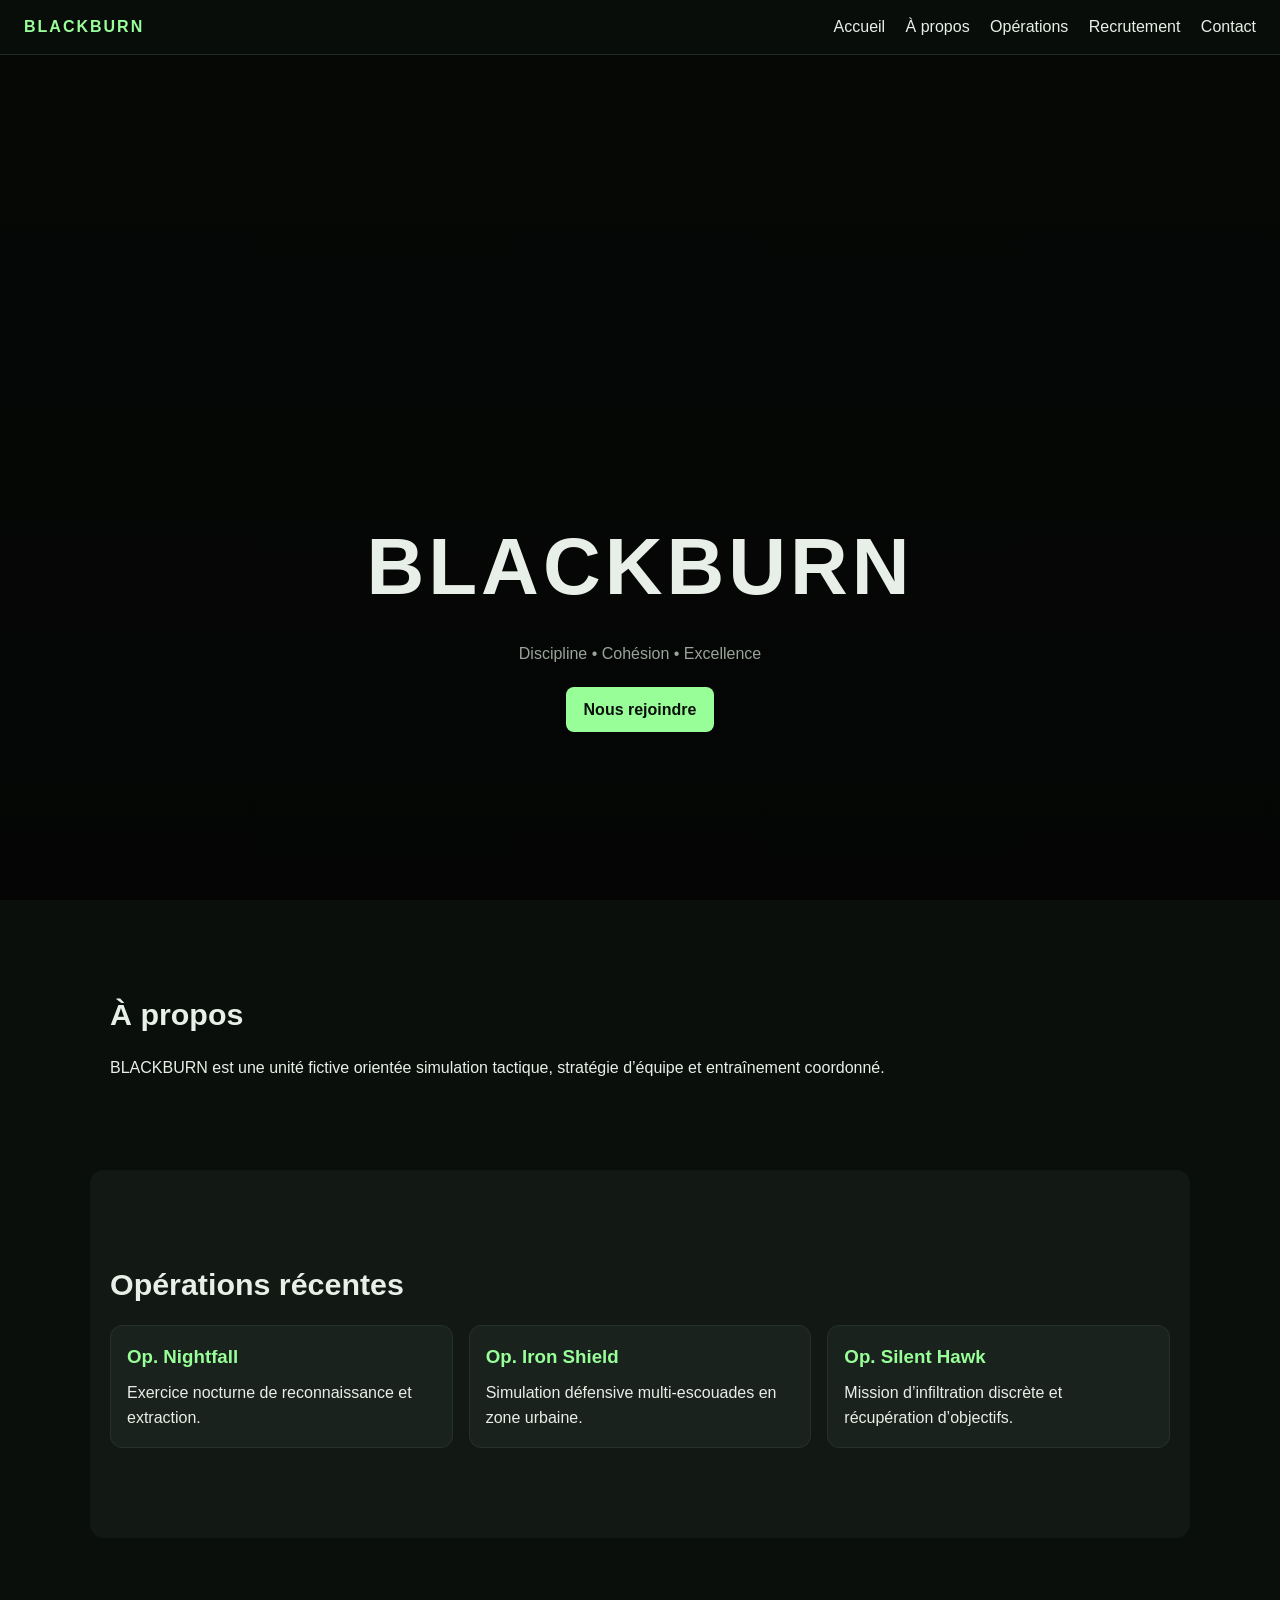
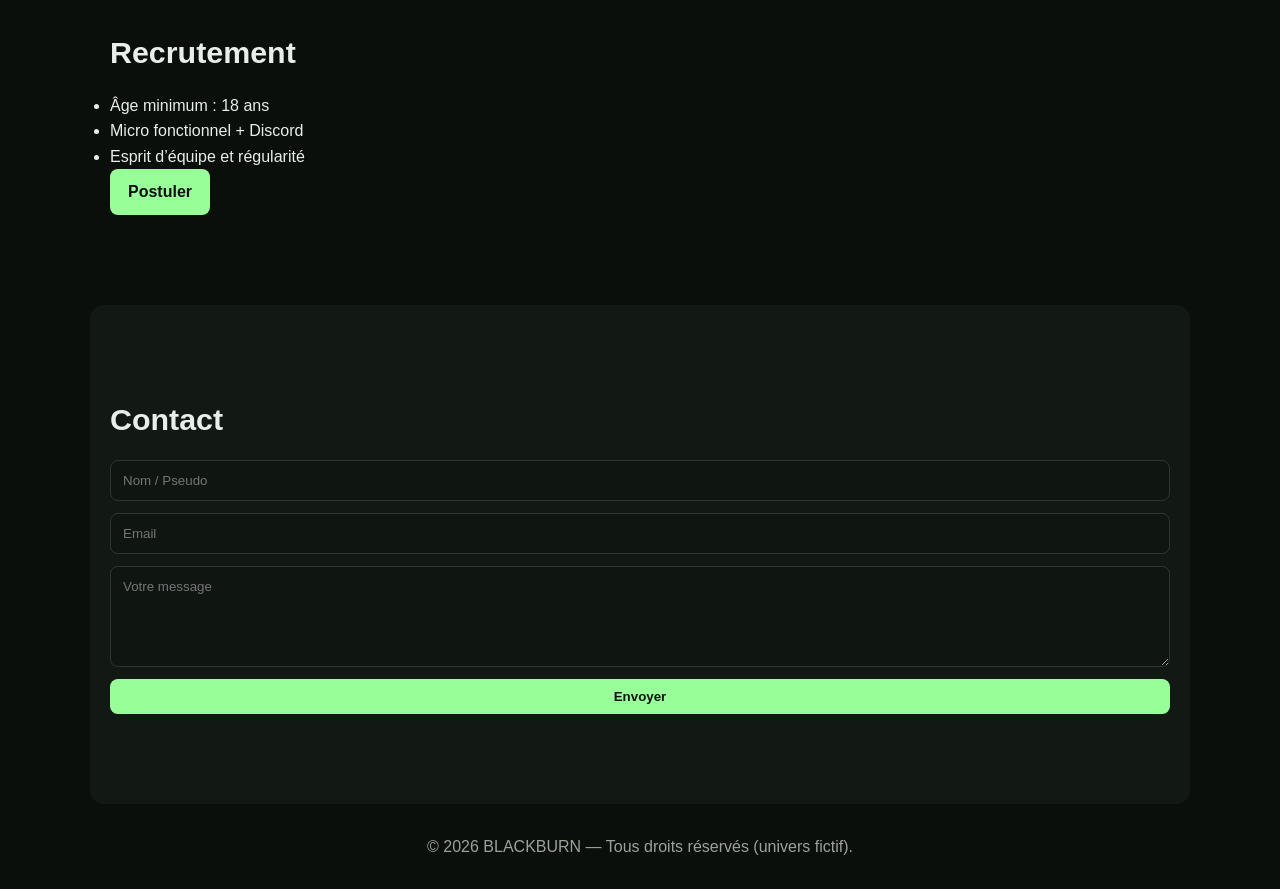
==== index.html @ 3c7000e9 "Add initial BLACKBURN static site files" ====
<!DOCTYPE html>
<html lang="fr">
<head>
  <meta charset="UTF-8" />
  <meta name="viewport" content="width=device-width, initial-scale=1.0" />
  <title>BLACKBURN — Unité Tactique (Fiction)</title>
  <meta name="description" content="Site officiel fictif de BLACKBURN : opérations, recrutement, actualités." />
  <link rel="stylesheet" href="styles.css" />
</head>
<body>
  <header class="navbar">
    <div class="logo">BLACKBURN</div>
    <button class="menu-btn" id="menuBtn">☰</button>
    <nav id="nav">
      <a href="#accueil">Accueil</a>
      <a href="#apropos">À propos</a>
      <a href="#operations">Opérations</a>
      <a href="#recrutement">Recrutement</a>
      <a href="#contact">Contact</a>
    </nav>
  </header>

  <section id="accueil" class="hero">
    <div class="overlay"></div>
    <div class="hero-content">
      <h1>BLACKBURN</h1>
      <p>Discipline • Cohésion • Excellence</p>
      <a href="#recrutement" class="btn">Nous rejoindre</a>
    </div>
  </section>

  <section id="apropos" class="section">
    <h2>À propos</h2>
    <p>
      BLACKBURN est une unité fictive orientée simulation tactique, stratégie d’équipe et entraînement coordonné.
    </p>
  </section>

  <section id="operations" class="section dark">
    <h2>Opérations récentes</h2>
    <div class="cards">
      <article class="card">
        <h3>Op. Nightfall</h3>
        <p>Exercice nocturne de reconnaissance et extraction.</p>
      </article>
      <article class="card">
        <h3>Op. Iron Shield</h3>
        <p>Simulation défensive multi-escouades en zone urbaine.</p>
      </article>
      <article class="card">
        <h3>Op. Silent Hawk</h3>
        <p>Mission d’infiltration discrète et récupération d’objectifs.</p>
      </article>
    </div>
  </section>

  <section id="recrutement" class="section">
    <h2>Recrutement</h2>
    <ul>
      <li>Âge minimum : 18 ans</li>
      <li>Micro fonctionnel + Discord</li>
      <li>Esprit d’équipe et régularité</li>
    </ul>
    <a class="btn" href="#contact">Postuler</a>
  </section>

  <section id="contact" class="section dark">
    <h2>Contact</h2>
    <form class="contact-form">
      <input type="text" placeholder="Nom / Pseudo" required />
      <input type="email" placeholder="Email" required />
      <textarea rows="5" placeholder="Votre message"></textarea>
      <button type="submit" class="btn">Envoyer</button>
    </form>
  </section>

  <footer>
    <p>© 2026 BLACKBURN — Tous droits réservés (univers fictif).</p>
  </footer>

  <script src="script.js"></script>
</body>
</html>
---- styles.css ----
:root {
  --bg: #0b0f0c;
  --bg2: #121814;
  --text: #e8eee8;
  --accent: #98ff98;
  --muted: #9aa39a;
}

* {
  margin: 0;
  padding: 0;
  box-sizing: border-box;
  font-family: "Segoe UI", Tahoma, Geneva, Verdana, sans-serif;
}

body {
  background: var(--bg);
  color: var(--text);
  line-height: 1.6;
}

.navbar {
  position: fixed;
  top: 0;
  width: 100%;
  background: rgba(11, 15, 12, 0.9);
  backdrop-filter: blur(6px);
  display: flex;
  justify-content: space-between;
  align-items: center;
  padding: 14px 24px;
  z-index: 999;
  border-bottom: 1px solid #1f2a22;
}

.logo {
  font-weight: 800;
  letter-spacing: 2px;
  color: var(--accent);
}

nav a {
  color: var(--text);
  text-decoration: none;
  margin-left: 16px;
  font-weight: 500;
}

nav a:hover {
  color: var(--accent);
}

.menu-btn {
  display: none;
  background: transparent;
  border: none;
  color: var(--text);
  font-size: 1.4rem;
}

.hero {
  height: 100vh;
  background: linear-gradient(rgba(0,0,0,.45), rgba(0,0,0,.65)),
              url("https://images.unsplash.com/photo-1511884642898-4c92249e20b6?auto=format&fit=crop&w=1740&q=80")
              center/cover no-repeat;
  display: grid;
  place-items: center;
  text-align: center;
  padding: 0 16px;
}

.hero-content h1 {
  font-size: clamp(2.4rem, 7vw, 5rem);
  letter-spacing: 4px;
}

.hero-content p {
  margin: 10px 0 20px;
  color: var(--muted);
}

.btn {
  display: inline-block;
  background: var(--accent);
  color: #0b0f0c;
  text-decoration: none;
  padding: 10px 18px;
  border-radius: 8px;
  font-weight: 700;
  border: none;
  cursor: pointer;
}

.section {
  padding: 90px 20px;
  max-width: 1100px;
  margin: 0 auto;
}

.section h2 {
  margin-bottom: 16px;
  font-size: 1.9rem;
}

.dark {
  background: var(--bg2);
  border-radius: 14px;
}

.cards {
  display: grid;
  grid-template-columns: repeat(auto-fit, minmax(230px, 1fr));
  gap: 16px;
  margin-top: 16px;
}

.card {
  background: #1a221d;
  border: 1px solid #253229;
  border-radius: 12px;
  padding: 16px;
}

.card h3 {
  margin-bottom: 8px;
  color: var(--accent);
}

.contact-form {
  display: grid;
  gap: 12px;
  margin-top: 12px;
}

input, textarea {
  width: 100%;
  padding: 12px;
  border-radius: 8px;
  border: 1px solid #2b382f;
  background: #0f1511;
  color: var(--text);
}

footer {
  text-align: center;
  color: var(--muted);
  padding: 30px 10px;
}

@media (max-width: 768px) {
  .menu-btn { display: block; }
  nav {
    display: none;
    position: absolute;
    right: 16px;
    top: 58px;
    background: #111712;
    border: 1px solid #26332a;
    border-radius: 10px;
    padding: 10px;
  }
  nav.open { display: block; }
  nav a {
    display: block;
    margin: 8px 0;
  }
}
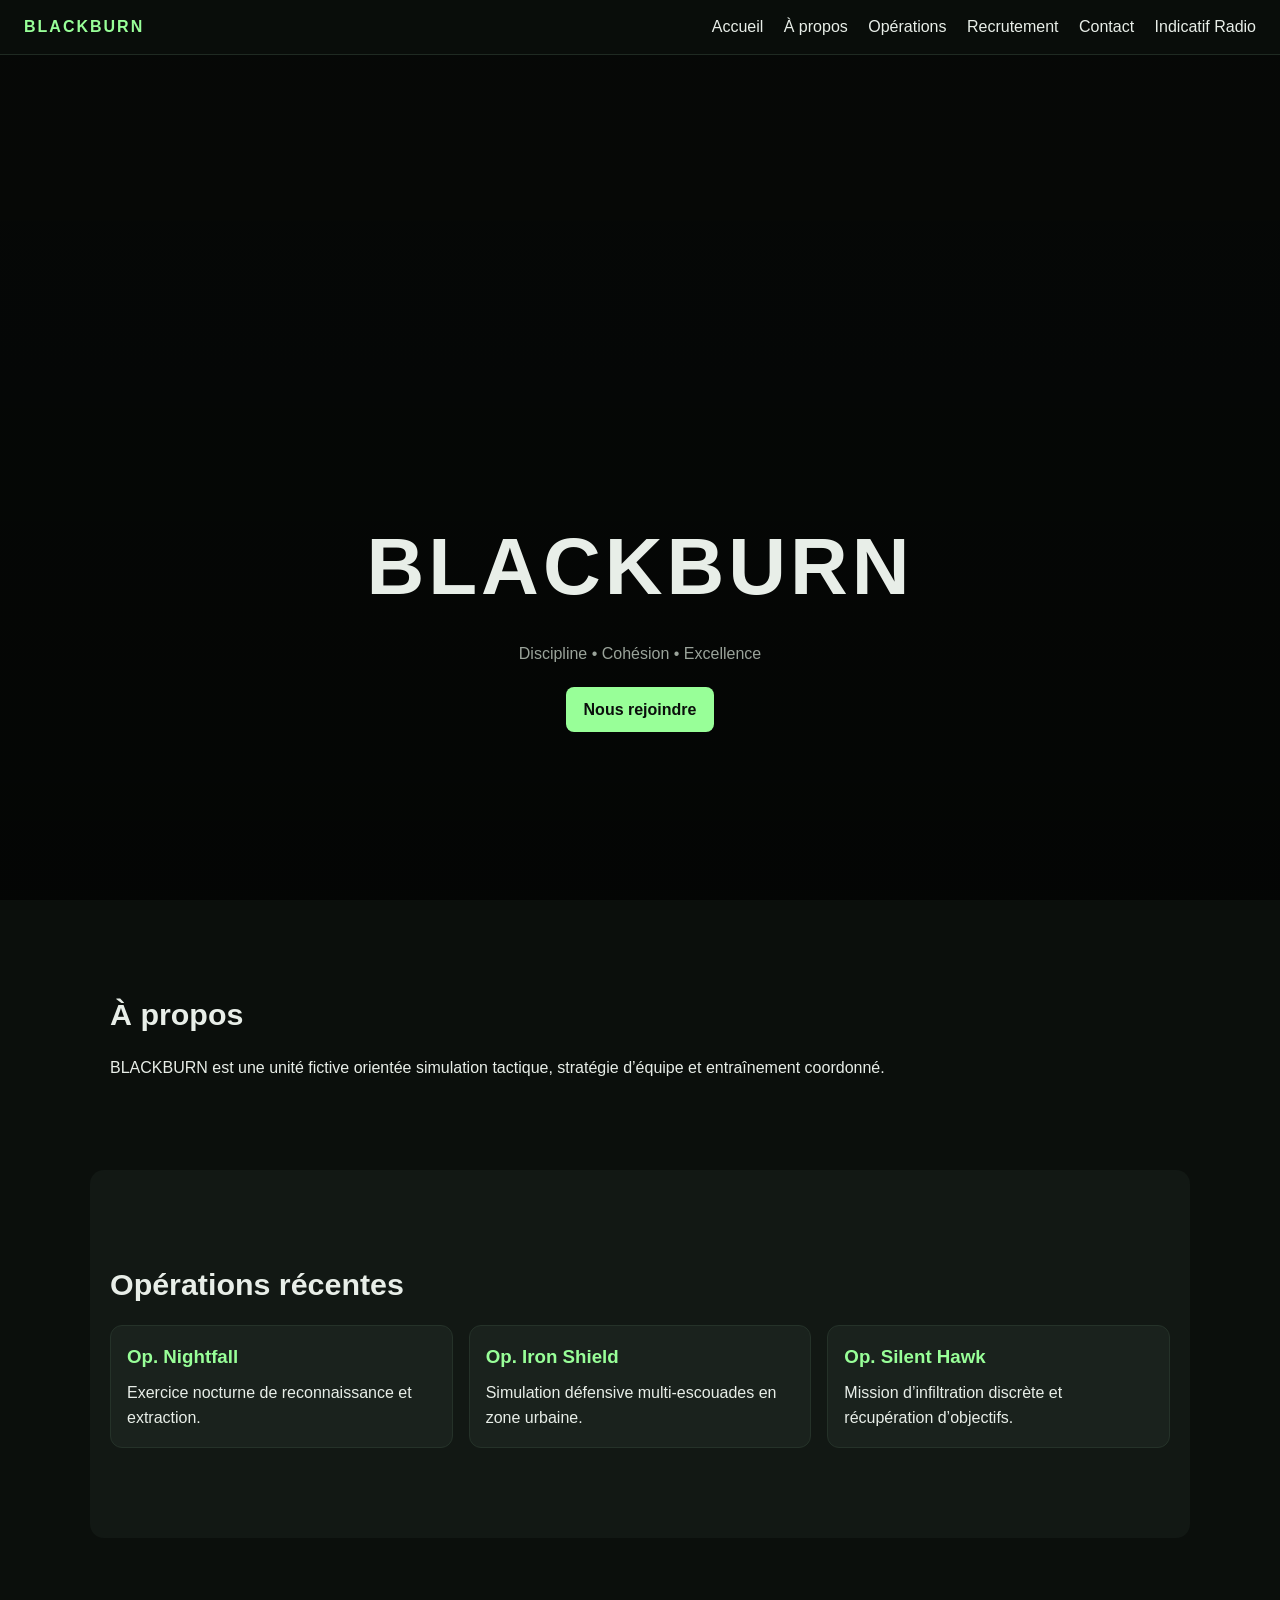
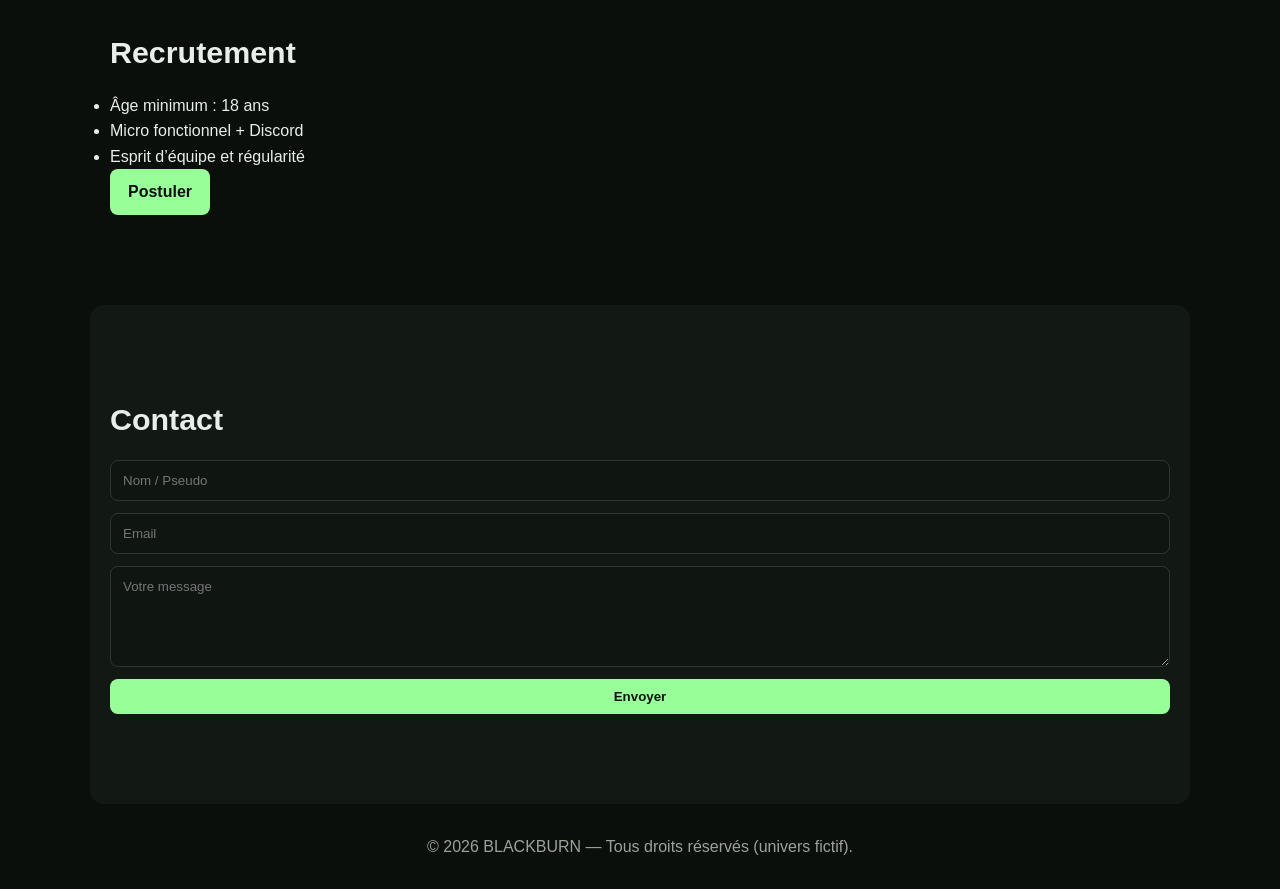
==== commit a50c66c3: "Add Indicatif Radio page and link from homepage" ====
--- a/index.html
+++ b/index.html
@@ -17,6 +17,7 @@
       <a href="#operations">Opérations</a>
       <a href="#recrutement">Recrutement</a>
       <a href="#contact">Contact</a>
+      <a href="indicatif-radio.html">Indicatif Radio</a>
     </nav>
   </header>
 
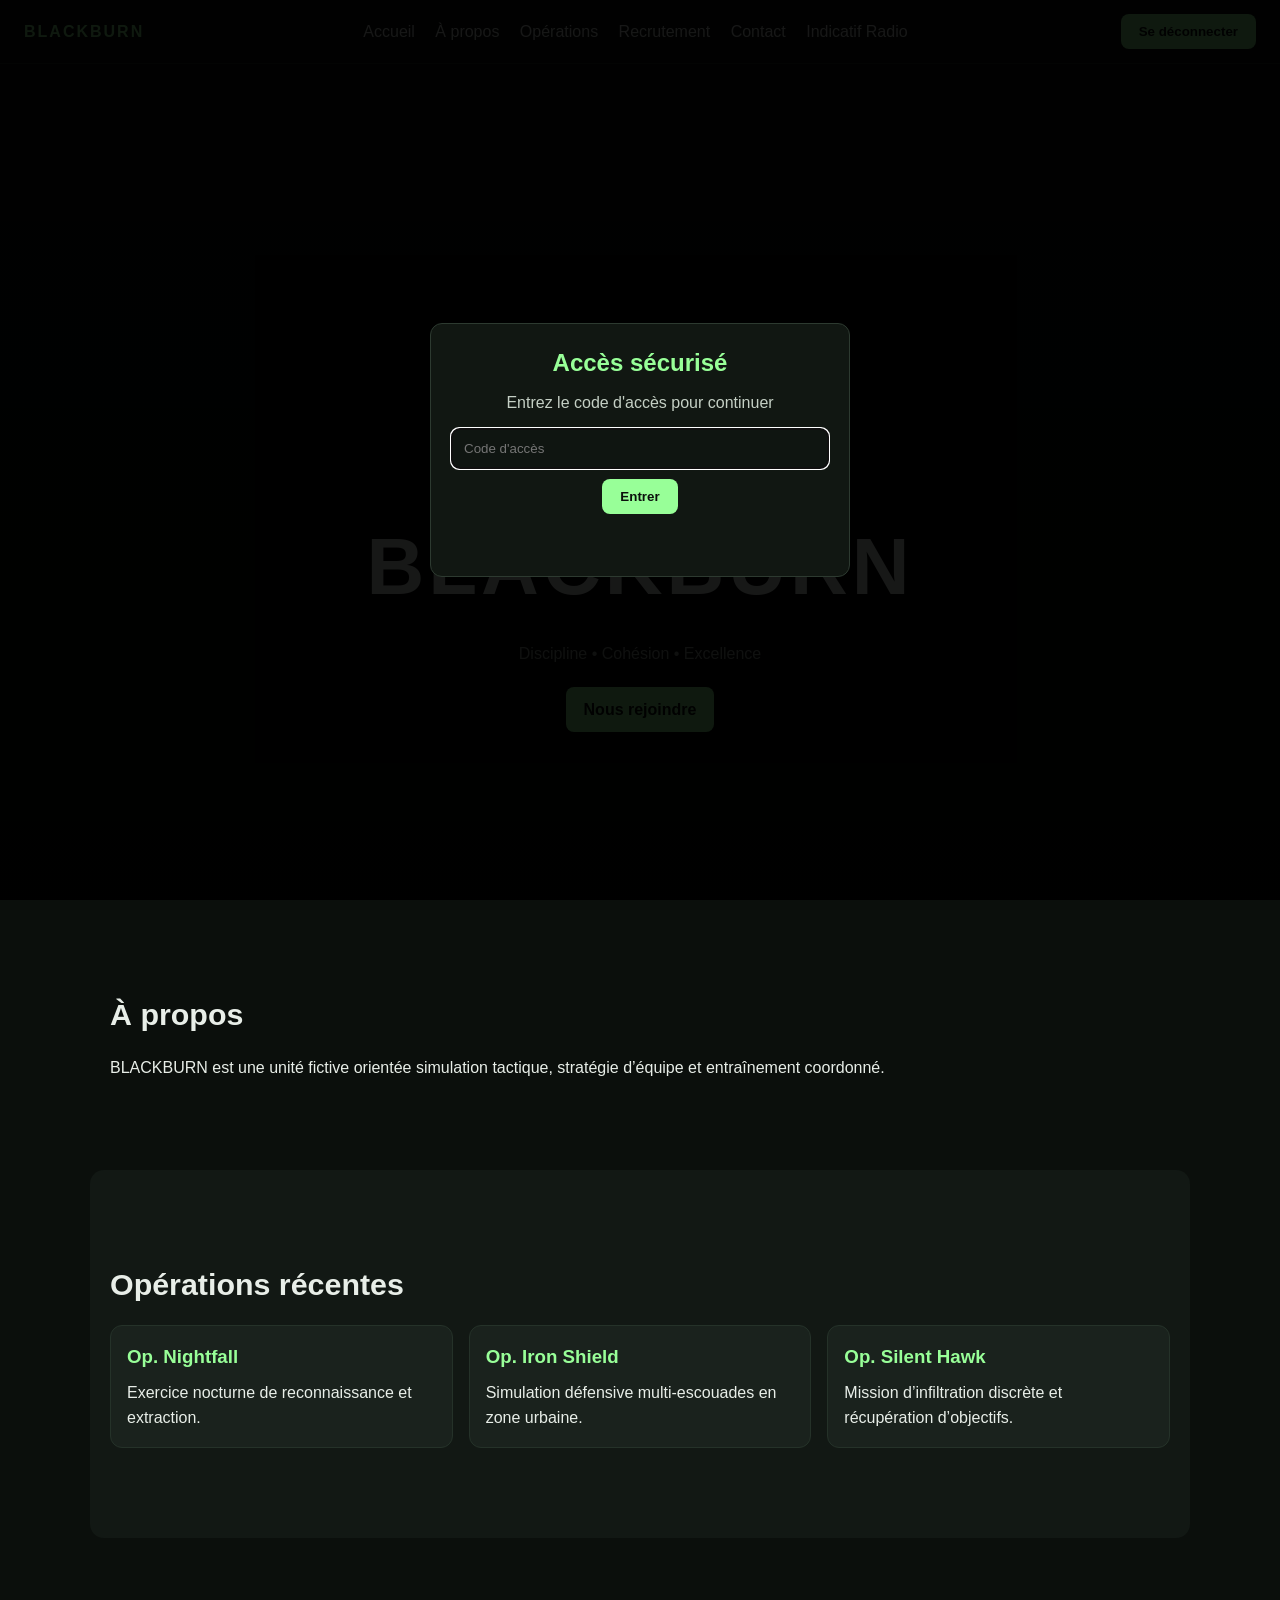
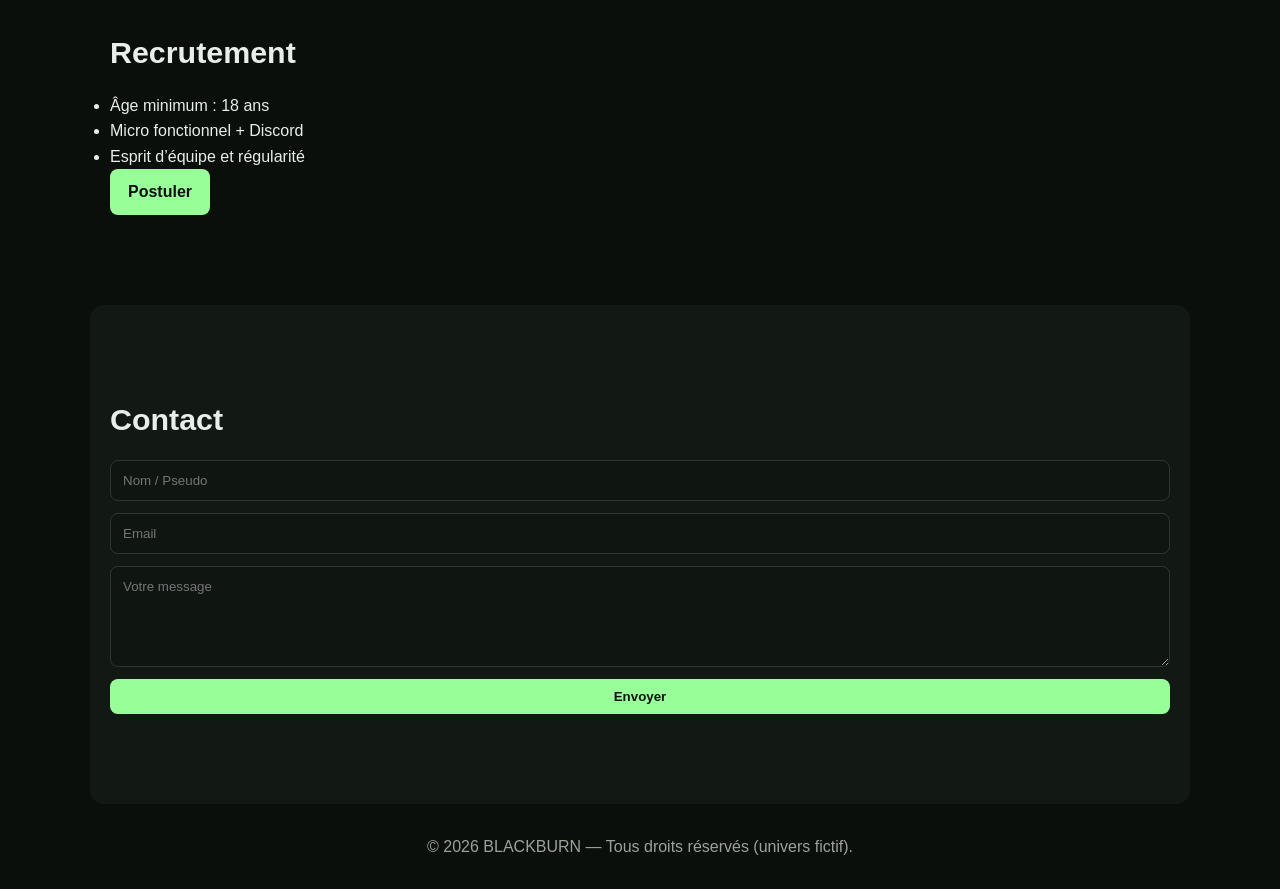
==== commit 65d53ff1: "Add logout button and access code flow to pages" ====
--- a/index.html
+++ b/index.html
@@ -8,6 +8,17 @@
   <link rel="stylesheet" href="styles.css" />
 </head>
 <body>
+  <!-- Verrou d'accès -->
+  <div id="accessGate" class="gate-overlay">
+    <div class="gate-box">
+      <h2>Accès sécurisé</h2>
+      <p>Entrez le code d'accès pour continuer</p>
+      <input id="accessCodeInput" type="password" inputmode="numeric" placeholder="Code d'accès" />
+      <button id="accessCodeBtn" class="btn">Entrer</button>
+      <p id="accessError" class="gate-error"></p>
+    </div>
+  </div>
+
   <header class="navbar">
     <div class="logo">BLACKBURN</div>
     <button class="menu-btn" id="menuBtn">☰</button>
@@ -19,6 +30,7 @@
       <a href="#contact">Contact</a>
       <a href="indicatif-radio.html">Indicatif Radio</a>
     </nav>
+    <button id="logoutBtn" class="btn logout-btn" type="button">Se déconnecter</button>
   </header>
 
   <section id="accueil" class="hero">
--- a/styles.css
+++ b/styles.css
@@ -145,6 +145,58 @@
   text-align: center;
   color: var(--muted);
   padding: 30px 10px;
+}
+
+/* ====== ACCESS GATE ====== */
+body.locked {
+  overflow: hidden;
+}
+
+.gate-overlay {
+  position: fixed;
+  inset: 0;
+  background: rgba(0, 0, 0, 0.9);
+  z-index: 5000;
+  display: grid;
+  place-items: center;
+  padding: 16px;
+}
+
+.gate-overlay.hidden {
+  display: none;
+}
+
+.gate-box {
+  width: min(420px, 100%);
+  background: #111712;
+  border: 1px solid #2d3a30;
+  border-radius: 12px;
+  padding: 20px;
+  text-align: center;
+}
+
+.gate-box h2 {
+  margin-bottom: 8px;
+  color: var(--accent);
+}
+
+.gate-box p {
+  margin-bottom: 12px;
+  color: #c5d0c5;
+}
+
+.gate-box input {
+  margin-bottom: 10px;
+}
+
+.gate-error {
+  margin-top: 10px;
+  color: #ff7b7b;
+  min-height: 20px;
+}
+
+.logout-btn {
+  margin-left: 10px;
 }
 
 @media (max-width: 768px) {
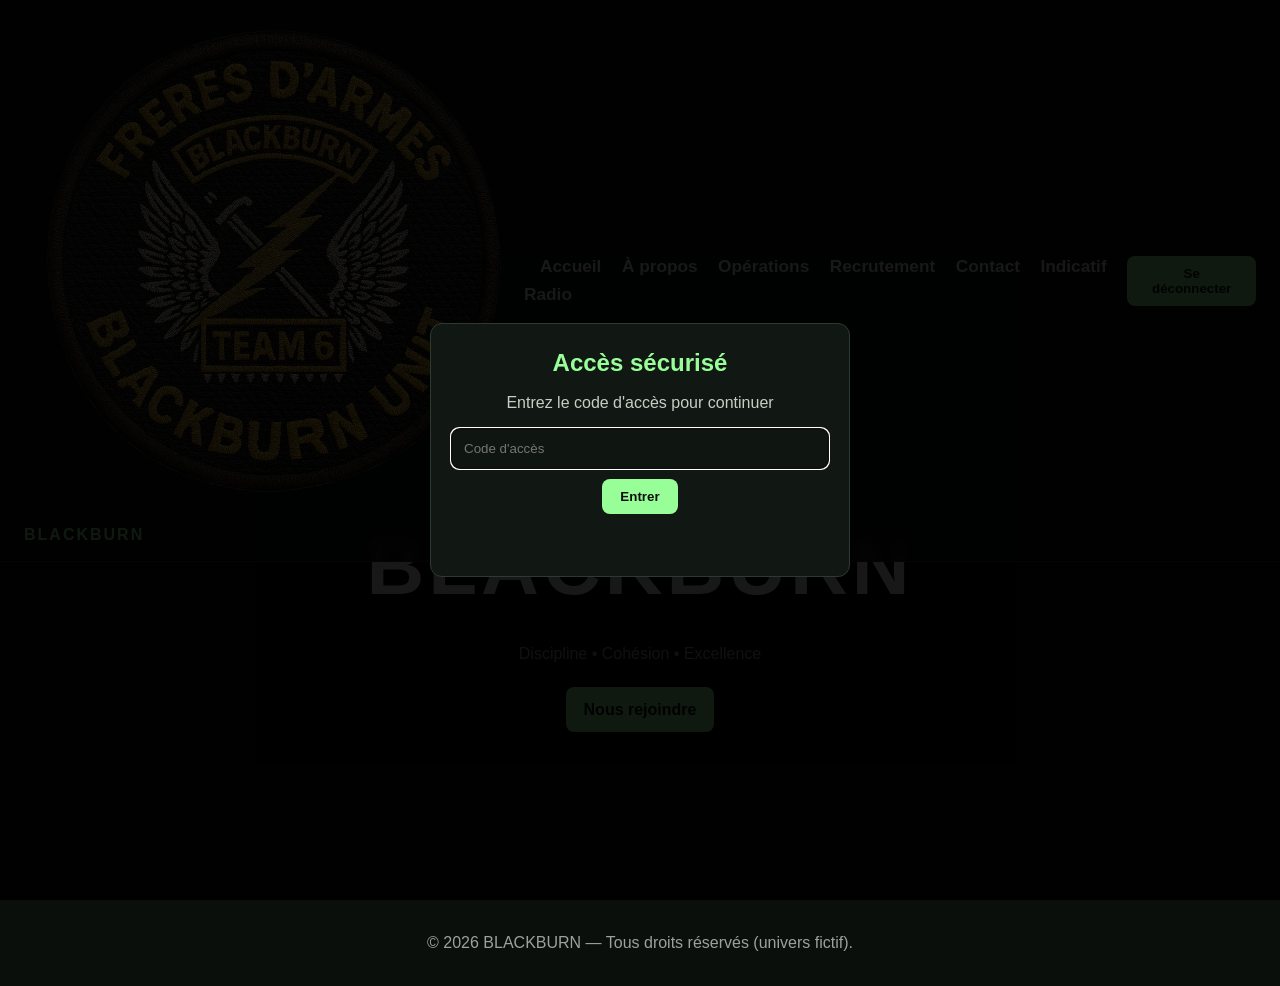
==== commit d750f6ba: "Enhance navbar and hero section styles" ====
--- a/index.html
+++ b/index.html
@@ -3,12 +3,11 @@
 <head>
   <meta charset="UTF-8" />
   <meta name="viewport" content="width=device-width, initial-scale=1.0" />
-  <title>BLACKBURN — Unité Tactique (Fiction)</title>
-  <meta name="description" content="Site officiel fictif de BLACKBURN : opérations, recrutement, actualités." />
+  <title>BLACKBURN — Accueil</title>
+  <meta name="description" content="Accueil BLACKBURN" />
   <link rel="stylesheet" href="styles.css" />
 </head>
 <body>
-  <!-- Verrou d'accès -->
   <div id="accessGate" class="gate-overlay">
     <div class="gate-box">
       <h2>Accès sécurisé</h2>
@@ -19,75 +18,36 @@
     </div>
   </div>
 
-  <header class="navbar">
-    <div class="logo">BLACKBURN</div>
+  <header class="navbar premium-blur">
+    <div class="logo-wrap">
+      <img src="Patch_BLACKBURN.png" alt="Logo BLACKBURN" class="logo-img" />
+      <div class="logo">BLACKBURN</div>
+    </div>
+
     <button class="menu-btn" id="menuBtn">☰</button>
+
     <nav id="nav">
-      <a href="#accueil">Accueil</a>
-      <a href="#apropos">À propos</a>
-      <a href="#operations">Opérations</a>
-      <a href="#recrutement">Recrutement</a>
-      <a href="#contact">Contact</a>
+      <a href="index.html" class="active">Accueil</a>
+      <a href="apropos.html">À propos</a>
+      <a href="operations.html">Opérations</a>
+      <a href="recrutement.html">Recrutement</a>
+      <a href="contact.html">Contact</a>
       <a href="indicatif-radio.html">Indicatif Radio</a>
     </nav>
+
     <button id="logoutBtn" class="btn logout-btn" type="button">Se déconnecter</button>
   </header>
 
-  <section id="accueil" class="hero">
-    <div class="overlay"></div>
-    <div class="hero-content">
+  <section class="hero">
+    <div class="hero-overlay-anim"></div>
+    <div class="hero-content reveal-up delay-1">
       <h1>BLACKBURN</h1>
       <p>Discipline • Cohésion • Excellence</p>
-      <a href="#recrutement" class="btn">Nous rejoindre</a>
+      <a href="recrutement.html" class="btn btn-glow">Nous rejoindre</a>
     </div>
   </section>
 
-  <section id="apropos" class="section">
-    <h2>À propos</h2>
-    <p>
-      BLACKBURN est une unité fictive orientée simulation tactique, stratégie d’équipe et entraînement coordonné.
-    </p>
-  </section>
-
-  <section id="operations" class="section dark">
-    <h2>Opérations récentes</h2>
-    <div class="cards">
-      <article class="card">
-        <h3>Op. Nightfall</h3>
-        <p>Exercice nocturne de reconnaissance et extraction.</p>
-      </article>
-      <article class="card">
-        <h3>Op. Iron Shield</h3>
-        <p>Simulation défensive multi-escouades en zone urbaine.</p>
-      </article>
-      <article class="card">
-        <h3>Op. Silent Hawk</h3>
-        <p>Mission d’infiltration discrète et récupération d’objectifs.</p>
-      </article>
-    </div>
-  </section>
-
-  <section id="recrutement" class="section">
-    <h2>Recrutement</h2>
-    <ul>
-      <li>Âge minimum : 18 ans</li>
-      <li>Micro fonctionnel + Discord</li>
-      <li>Esprit d’équipe et régularité</li>
-    </ul>
-    <a class="btn" href="#contact">Postuler</a>
-  </section>
-
-  <section id="contact" class="section dark">
-    <h2>Contact</h2>
-    <form class="contact-form">
-      <input type="text" placeholder="Nom / Pseudo" required />
-      <input type="email" placeholder="Email" required />
-      <textarea rows="5" placeholder="Votre message"></textarea>
-      <button type="submit" class="btn">Envoyer</button>
-    </form>
-  </section>
-
-  <footer>
+  <footer class="reveal-up">
     <p>© 2026 BLACKBURN — Tous droits réservés (univers fictif).</p>
   </footer>
 
--- a/styles.css
+++ b/styles.css
@@ -43,7 +43,8 @@
   color: var(--text);
   text-decoration: none;
   margin-left: 16px;
-  font-weight: 500;
+  font-weight: 600;
+  font-size: 1.08rem;
 }
 
 nav a:hover {
@@ -56,6 +57,7 @@
   border: none;
   color: var(--text);
   font-size: 1.4rem;
+  cursor: pointer;
 }
 
 .hero {
@@ -97,6 +99,10 @@
   margin: 0 auto;
 }
 
+.page-pad {
+  padding-top: 130px;
+}
+
 .section h2 {
   margin-bottom: 16px;
   font-size: 1.9rem;
@@ -130,6 +136,7 @@
   display: grid;
   gap: 12px;
   margin-top: 12px;
+  max-width: 460px;
 }
 
 input, textarea {
@@ -199,8 +206,20 @@
   margin-left: 10px;
 }
 
+@media (max-width: 980px) {
+  .navbar {
+    gap: 10px;
+  }
+
+  nav a {
+    margin-left: 10px;
+    font-size: 0.98rem;
+  }
+}
+
 @media (max-width: 768px) {
   .menu-btn { display: block; }
+
   nav {
     display: none;
     position: absolute;
@@ -210,10 +229,18 @@
     border: 1px solid #26332a;
     border-radius: 10px;
     padding: 10px;
-  }
+    min-width: 220px;
+  }
+
   nav.open { display: block; }
+
   nav a {
     display: block;
     margin: 8px 0;
   }
-}
+
+  .logout-btn {
+    margin-left: auto;
+    padding: 8px 12px;
+  }
+}
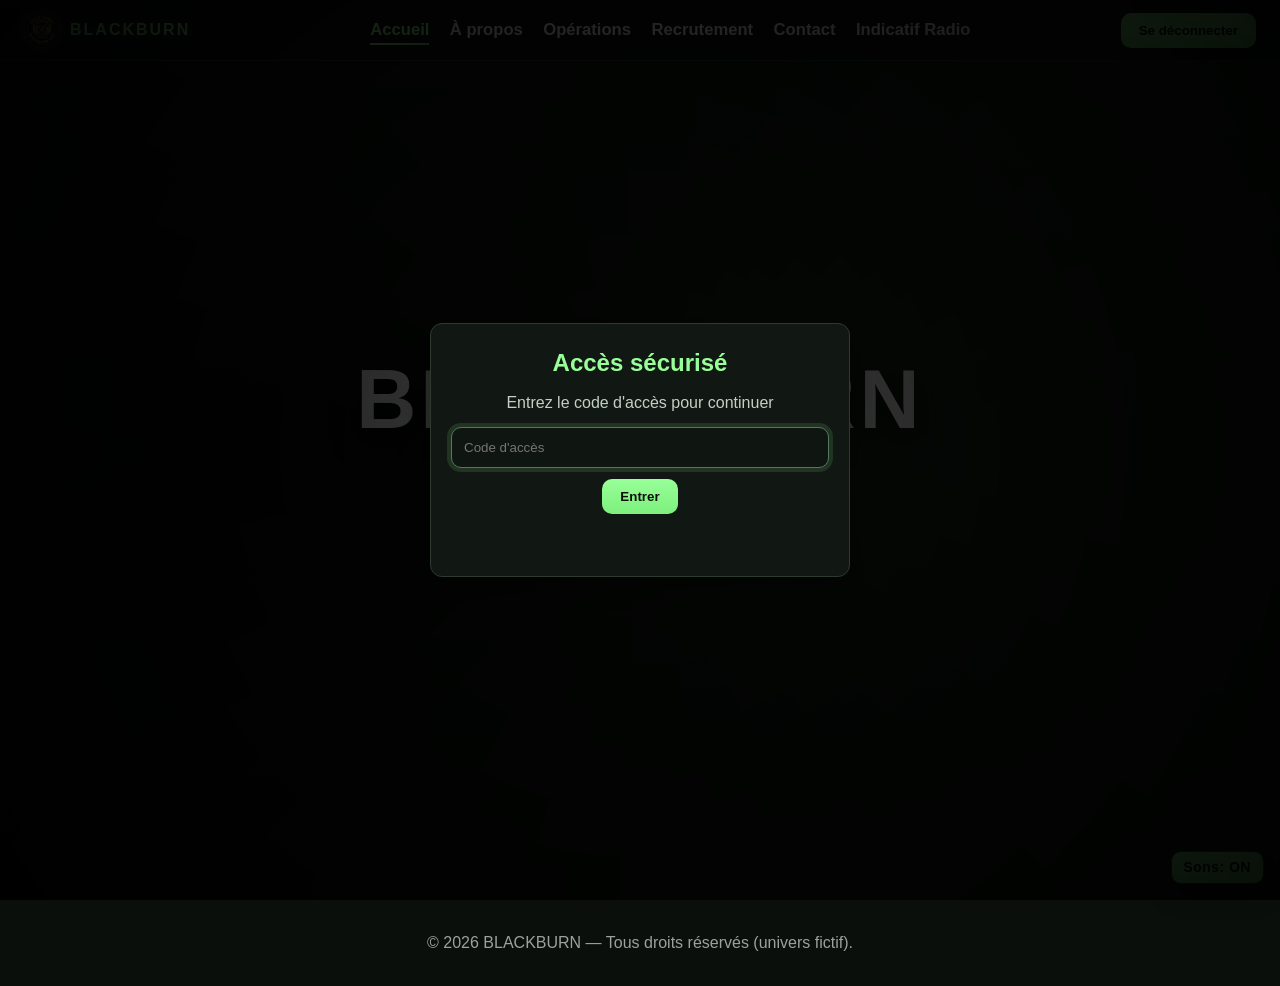
==== commit dd18c8ae: "Ajoute le favicon (Patch_BLACKBURN.png)" ====
--- a/index.html
+++ b/index.html
@@ -5,6 +5,7 @@
   <meta name="viewport" content="width=device-width, initial-scale=1.0" />
   <title>BLACKBURN — Accueil</title>
   <meta name="description" content="Accueil BLACKBURN" />
+  <link rel="icon" type="image/png" href="Patch_BLACKBURN.png" />
   <link rel="stylesheet" href="styles.css" />
 </head>
 <body>
--- a/styles.css
+++ b/styles.css
@@ -1,9 +1,15 @@
 :root {
   --bg: #0b0f0c;
   --bg2: #121814;
+  --bg-card: #182019;
   --text: #e8eee8;
   --accent: #98ff98;
+  --accent-2: #67d667;
   --muted: #9aa39a;
+  --line: #263329;
+  --shadow: 0 12px 30px rgba(0, 0, 0, 0.35);
+  --radius: 14px;
+  --ease: 260ms cubic-bezier(.2,.8,.2,1);
 }
 
 * {
@@ -13,42 +19,90 @@
   font-family: "Segoe UI", Tahoma, Geneva, Verdana, sans-serif;
 }
 
+html {
+  scroll-behavior: smooth;
+}
+
 body {
-  background: var(--bg);
+  background:
+    radial-gradient(900px 400px at 10% -20%, rgba(152,255,152,0.08), transparent 55%),
+    radial-gradient(1000px 450px at 100% 0%, rgba(103,214,103,0.06), transparent 60%),
+    var(--bg);
   color: var(--text);
   line-height: 1.6;
 }
 
+/* ====== NAVBAR ====== */
 .navbar {
   position: fixed;
   top: 0;
   width: 100%;
-  background: rgba(11, 15, 12, 0.9);
-  backdrop-filter: blur(6px);
   display: flex;
+  gap: 12px;
   justify-content: space-between;
   align-items: center;
-  padding: 14px 24px;
+  padding: 12px 24px;
   z-index: 999;
-  border-bottom: 1px solid #1f2a22;
+  border-bottom: 1px solid var(--line);
+}
+
+.premium-blur {
+  background: rgba(11, 15, 12, 0.68);
+  backdrop-filter: blur(10px) saturate(125%);
+}
+
+.logo-wrap {
+  display: flex;
+  align-items: center;
+  gap: 10px;
+  min-width: 190px;
+}
+
+.logo-img {
+  width: 36px;
+  height: 36px;
+  border-radius: 50%;
+  object-fit: cover;
+  border: 1px solid #35513b;
+  box-shadow: 0 0 0 4px rgba(152,255,152,0.08);
 }
 
 .logo {
   font-weight: 800;
   letter-spacing: 2px;
   color: var(--accent);
+  text-shadow: 0 0 12px rgba(152,255,152,0.25);
 }
 
 nav a {
+  position: relative;
   color: var(--text);
   text-decoration: none;
   margin-left: 16px;
   font-weight: 600;
-  font-size: 1.08rem;
-}
-
-nav a:hover {
+  font-size: 1.04rem;
+  transition: color var(--ease), opacity var(--ease);
+}
+
+nav a::after {
+  content: "";
+  position: absolute;
+  left: 0;
+  bottom: -6px;
+  width: 0%;
+  height: 2px;
+  background: linear-gradient(90deg, var(--accent), var(--accent-2));
+  transition: width var(--ease);
+}
+
+nav a:hover,
+nav a.active {
   color: var(--accent);
+}
+
+nav a:hover::after,
+nav a.active::after {
+  width: 100%;
 }
 
 .menu-btn {
@@ -56,43 +110,85 @@
   background: transparent;
   border: none;
   color: var(--text);
-  font-size: 1.4rem;
+  font-size: 1.45rem;
   cursor: pointer;
 }
 
+/* ====== HERO ====== */
 .hero {
   height: 100vh;
-  background: linear-gradient(rgba(0,0,0,.45), rgba(0,0,0,.65)),
-              url("https://images.unsplash.com/photo-1511884642898-4c92249e20b6?auto=format&fit=crop&w=1740&q=80")
-              center/cover no-repeat;
+  background:
+    linear-gradient(rgba(0,0,0,.38), rgba(0,0,0,.68)),
+    url("https://images.unsplash.com/photo-1511884642898-4c92249e20b6?auto=format&fit=crop&w=1740&q=80")
+    center/cover no-repeat;
   display: grid;
   place-items: center;
   text-align: center;
   padding: 0 16px;
+  position: relative;
+  overflow: hidden;
+}
+
+.hero-overlay-anim {
+  position: absolute;
+  inset: -20%;
+  background: conic-gradient(
+    from 90deg at 50% 50%,
+    rgba(152,255,152,0.12),
+    rgba(152,255,152,0.02),
+    rgba(152,255,152,0.12)
+  );
+  filter: blur(60px);
+  animation: spinGlow 12s linear infinite;
+  pointer-events: none;
+}
+
+.hero-content {
+  position: relative;
+  z-index: 2;
 }
 
 .hero-content h1 {
-  font-size: clamp(2.4rem, 7vw, 5rem);
+  font-size: clamp(2.6rem, 7vw, 5.2rem);
   letter-spacing: 4px;
+  text-shadow: 0 10px 28px rgba(0,0,0,0.55);
 }
 
 .hero-content p {
   margin: 10px 0 20px;
-  color: var(--muted);
-}
-
+  color: #c6d2c6;
+}
+
+/* ====== BUTTONS ====== */
 .btn {
   display: inline-block;
-  background: var(--accent);
+  background: linear-gradient(180deg, var(--accent), #7df07d);
   color: #0b0f0c;
   text-decoration: none;
   padding: 10px 18px;
-  border-radius: 8px;
-  font-weight: 700;
+  border-radius: 10px;
+  font-weight: 800;
   border: none;
   cursor: pointer;
-}
-
+  transition: transform var(--ease), box-shadow var(--ease), filter var(--ease);
+}
+
+.btn:hover {
+  transform: translateY(-2px);
+  box-shadow: 0 10px 22px rgba(125, 240, 125, 0.28);
+  filter: saturate(110%);
+}
+
+.btn:active {
+  transform: translateY(0);
+}
+
+.btn-glow {
+  box-shadow: 0 0 0 rgba(152,255,152,0.0);
+  animation: pulseGlow 2.3s ease-in-out infinite;
+}
+
+/* ====== CONTENT ====== */
 .section {
   padding: 90px 20px;
   max-width: 1100px;
@@ -105,12 +201,15 @@
 
 .section h2 {
   margin-bottom: 16px;
-  font-size: 1.9rem;
+  font-size: 2rem;
+  letter-spacing: 0.5px;
 }
 
 .dark {
-  background: var(--bg2);
-  border-radius: 14px;
+  background: linear-gradient(180deg, rgba(18,24,20,0.88), rgba(18,24,20,0.75));
+  border: 1px solid #213026;
+  border-radius: var(--radius);
+  box-shadow: var(--shadow);
 }
 
 .cards {
@@ -121,10 +220,18 @@
 }
 
 .card {
-  background: #1a221d;
-  border: 1px solid #253229;
+  background: linear-gradient(180deg, #1a231d, #141b16);
+  border: 1px solid #2a392f;
   border-radius: 12px;
   padding: 16px;
+  box-shadow: 0 8px 18px rgba(0,0,0,0.22);
+  transition: transform var(--ease), border-color var(--ease), box-shadow var(--ease);
+}
+
+.card:hover {
+  transform: translateY(-5px);
+  border-color: #3f5f46;
+  box-shadow: 0 14px 26px rgba(0,0,0,0.32);
 }
 
 .card h3 {
@@ -142,10 +249,18 @@
 input, textarea {
   width: 100%;
   padding: 12px;
-  border-radius: 8px;
+  border-radius: 10px;
   border: 1px solid #2b382f;
   background: #0f1511;
   color: var(--text);
+  transition: border-color var(--ease), box-shadow var(--ease), transform var(--ease);
+}
+
+input:focus, textarea:focus {
+  outline: none;
+  border-color: #4f7a59;
+  box-shadow: 0 0 0 4px rgba(152,255,152,0.12);
+  transform: translateY(-1px);
 }
 
 footer {
@@ -162,7 +277,7 @@
 .gate-overlay {
   position: fixed;
   inset: 0;
-  background: rgba(0, 0, 0, 0.9);
+  background: radial-gradient(circle at center, rgba(0,0,0,0.75), rgba(0,0,0,0.94));
   z-index: 5000;
   display: grid;
   place-items: center;
@@ -180,6 +295,7 @@
   border-radius: 12px;
   padding: 20px;
   text-align: center;
+  box-shadow: var(--shadow);
 }
 
 .gate-box h2 {
@@ -206,11 +322,48 @@
   margin-left: 10px;
 }
 
+.sound-toggle {
+  position: fixed;
+  right: 16px;
+  bottom: 16px;
+  z-index: 4500;
+  padding: 8px 12px;
+  font-size: 0.86rem;
+  letter-spacing: 0.6px;
+  border: 1px solid #2f4935;
+  box-shadow: 0 10px 24px rgba(0,0,0,0.35);
+}
+
+/* ====== REVEAL ANIM ====== */
+.reveal-up {
+  opacity: 0;
+  transform: translateY(18px) scale(0.99);
+  transition: opacity 700ms ease, transform 700ms ease;
+}
+
+.reveal-up.revealed {
+  opacity: 1;
+  transform: translateY(0) scale(1);
+}
+
+.delay-1 { transition-delay: 90ms; }
+.delay-2 { transition-delay: 170ms; }
+.delay-3 { transition-delay: 250ms; }
+
+/* ====== KEYFRAMES ====== */
+@keyframes pulseGlow {
+  0%, 100% { box-shadow: 0 0 0 0 rgba(152,255,152,0.0); }
+  50% { box-shadow: 0 0 24px 2px rgba(152,255,152,0.25); }
+}
+
+@keyframes spinGlow {
+  from { transform: rotate(0deg) scale(1.1); }
+  to   { transform: rotate(360deg) scale(1.1); }
+}
+
+/* ====== RESPONSIVE ====== */
 @media (max-width: 980px) {
-  .navbar {
-    gap: 10px;
-  }
-
+  .navbar { gap: 10px; }
   nav a {
     margin-left: 10px;
     font-size: 0.98rem;
@@ -224,8 +377,9 @@
     display: none;
     position: absolute;
     right: 16px;
-    top: 58px;
-    background: #111712;
+    top: 62px;
+    background: #111712f0;
+    backdrop-filter: blur(8px);
     border: 1px solid #26332a;
     border-radius: 10px;
     padding: 10px;
@@ -243,4 +397,15 @@
     margin-left: auto;
     padding: 8px 12px;
   }
-}
+
+  .logo-img {
+    width: 32px;
+    height: 32px;
+  }
+
+  .sound-toggle {
+    right: 12px;
+    bottom: 12px;
+    font-size: 0.8rem;
+  }
+}
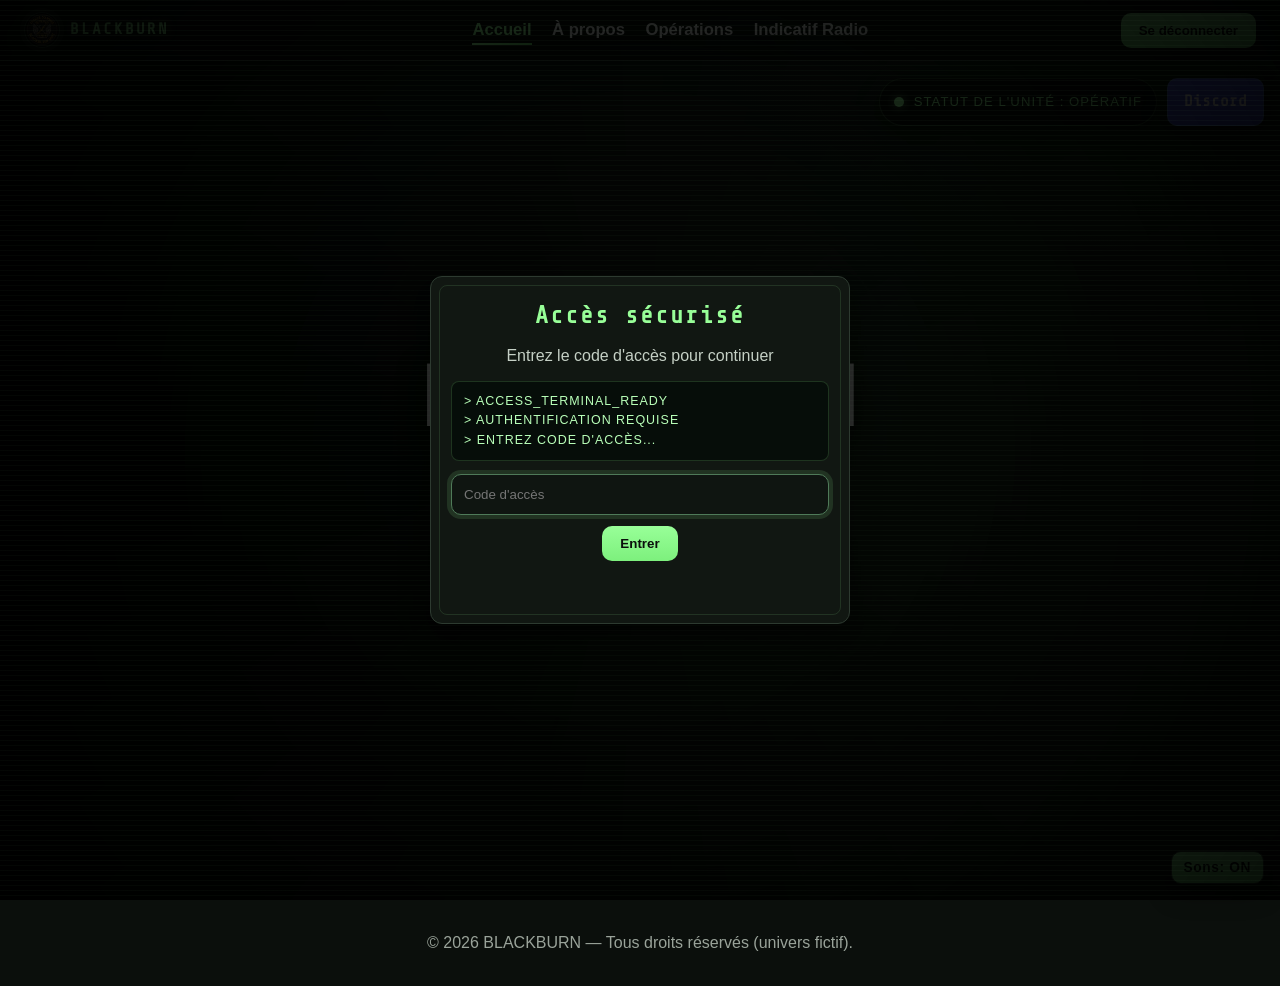
==== commit b15f1110: "feat: add tactical status and terminal UI" ====
--- a/index.html
+++ b/index.html
@@ -5,7 +5,6 @@
   <meta name="viewport" content="width=device-width, initial-scale=1.0" />
   <title>BLACKBURN — Accueil</title>
   <meta name="description" content="Accueil BLACKBURN" />
-  <link rel="icon" type="image/png" href="Patch_BLACKBURN.png" />
   <link rel="stylesheet" href="styles.css" />
 </head>
 <body>
@@ -31,8 +30,6 @@
       <a href="index.html" class="active">Accueil</a>
       <a href="apropos.html">À propos</a>
       <a href="operations.html">Opérations</a>
-      <a href="recrutement.html">Recrutement</a>
-      <a href="contact.html">Contact</a>
       <a href="indicatif-radio.html">Indicatif Radio</a>
     </nav>
 
--- a/styles.css
+++ b/styles.css
@@ -1,3 +1,5 @@
+@import url("https://fonts.googleapis.com/css2?family=Share+Tech+Mono&display=swap");
+
 :root {
   --bg: #0b0f0c;
   --bg2: #121814;
@@ -10,6 +12,7 @@
   --shadow: 0 12px 30px rgba(0, 0, 0, 0.35);
   --radius: 14px;
   --ease: 260ms cubic-bezier(.2,.8,.2,1);
+  --terminal-font: "Share Tech Mono", "Courier New", monospace;
 }
 
 * {
@@ -30,6 +33,43 @@
     var(--bg);
   color: var(--text);
   line-height: 1.6;
+  position: relative;
+  isolation: isolate;
+}
+
+/* ====== AMBIANCE TERMINAL / CRT ======
+ * Effets légers pour renforcer l'esthétique tactique sans gêner la lecture.
+ */
+body::before {
+  content: "";
+  position: fixed;
+  inset: 0;
+  z-index: 1;
+  pointer-events: none;
+  opacity: 0.06;
+  background:
+    linear-gradient(rgba(152,255,152,0.02), rgba(152,255,152,0.02)),
+    repeating-linear-gradient(
+      180deg,
+      rgba(255,255,255,0.12) 0,
+      rgba(255,255,255,0.12) 1px,
+      transparent 1px,
+      transparent 4px
+    );
+  mix-blend-mode: screen;
+  animation: crtFlicker 7s steps(1) infinite;
+}
+
+.logo,
+.hero-content h1,
+.section h2,
+.card h3,
+.gate-box h2,
+.gate-terminal-log,
+.unit-status,
+.discord-link,
+.topbar h1 {
+  font-family: var(--terminal-font);
 }
 
 /* ====== NAVBAR ====== */
@@ -282,6 +322,40 @@
   display: grid;
   place-items: center;
   padding: 16px;
+  overflow: hidden;
+}
+
+.gate-overlay::before,
+.gate-overlay::after {
+  content: "";
+  position: absolute;
+  inset: 0;
+  pointer-events: none;
+}
+
+.gate-overlay::before {
+  opacity: 0.18;
+  background: repeating-linear-gradient(
+    180deg,
+    rgba(152,255,152,0.15) 0,
+    rgba(152,255,152,0.15) 1px,
+    transparent 1px,
+    transparent 5px
+  );
+}
+
+.gate-overlay::after {
+  top: -40%;
+  bottom: auto;
+  height: 40%;
+  background: linear-gradient(
+    180deg,
+    rgba(152,255,152,0),
+    rgba(152,255,152,0.18),
+    rgba(152,255,152,0)
+  );
+  opacity: 0.55;
+  animation: scanSweep 5.6s linear infinite;
 }
 
 .gate-overlay.hidden {
@@ -296,17 +370,50 @@
   padding: 20px;
   text-align: center;
   box-shadow: var(--shadow);
+  position: relative;
+  overflow: hidden;
+}
+
+.gate-box::before {
+  content: "";
+  position: absolute;
+  inset: 8px;
+  border: 1px solid rgba(152,255,152,0.12);
+  border-radius: 8px;
+  pointer-events: none;
 }
 
 .gate-box h2 {
   margin-bottom: 8px;
   color: var(--accent);
+  letter-spacing: 2px;
 }
 
 .gate-box p {
   margin-bottom: 12px;
   color: #c5d0c5;
 }
+
+.gate-terminal-log {
+  margin: 0 0 14px;
+  padding: 10px 12px;
+  border: 1px solid rgba(152,255,152,0.16);
+  border-radius: 8px;
+  background: rgba(5, 11, 7, 0.78);
+  color: #b9ffb9;
+  text-align: left;
+  font-size: 0.78rem;
+  line-height: 1.55;
+  letter-spacing: 0.08em;
+}
+
+.gate-terminal-line {
+  opacity: 0;
+  animation: terminalBoot 0.7s ease forwards;
+}
+
+.gate-terminal-line:nth-child(2) { animation-delay: 0.12s; }
+.gate-terminal-line:nth-child(3) { animation-delay: 0.24s; }
 
 .gate-box input {
   margin-bottom: 10px;
@@ -320,6 +427,69 @@
 
 .logout-btn {
   margin-left: 10px;
+}
+
+/* ====== WIDGETS GLOBAUX ======
+ * Raccourcis persistants partagés sur toutes les pages.
+ */
+.site-utilities {
+  position: fixed;
+  top: 78px;
+  right: 16px;
+  z-index: 900;
+  display: flex;
+  flex-wrap: wrap;
+  justify-content: flex-end;
+  gap: 10px;
+  max-width: min(540px, calc(100vw - 32px));
+}
+
+.unit-status,
+.discord-link {
+  border: 1px solid rgba(152,255,152,0.22);
+  box-shadow: 0 10px 24px rgba(0,0,0,0.28);
+}
+
+.unit-status {
+  display: inline-flex;
+  align-items: center;
+  gap: 10px;
+  padding: 9px 14px;
+  border-radius: 999px;
+  background: rgba(10, 16, 12, 0.9);
+  color: var(--accent);
+  letter-spacing: 0.08em;
+  font-size: 0.82rem;
+  text-shadow: 0 0 10px rgba(152,255,152,0.18);
+}
+
+.status-led {
+  width: 10px;
+  height: 10px;
+  border-radius: 50%;
+  background: var(--accent);
+  box-shadow: 0 0 10px rgba(152,255,152,0.55);
+  animation: pulseLed 1.5s ease-in-out infinite;
+}
+
+.unit-status[data-status-tone="warning"] .status-led {
+  background: #ffb347;
+  box-shadow: 0 0 10px rgba(255,179,71,0.65);
+}
+
+.unit-status[data-status-tone="critical"] .status-led {
+  background: #ff7676;
+  box-shadow: 0 0 10px rgba(255,118,118,0.65);
+}
+
+.discord-link {
+  background: linear-gradient(180deg, #5865f2, #4752c4);
+  color: #fff;
+  padding-inline: 16px;
+}
+
+.discord-link:hover {
+  box-shadow: 0 10px 24px rgba(88,101,242,0.35);
 }
 
 .sound-toggle {
@@ -361,12 +531,43 @@
   to   { transform: rotate(360deg) scale(1.1); }
 }
 
+@keyframes crtFlicker {
+  0%, 100% { opacity: 0.06; }
+  50% { opacity: 0.08; }
+}
+
+@keyframes scanSweep {
+  from { transform: translateY(-160%); }
+  to { transform: translateY(360%); }
+}
+
+@keyframes pulseLed {
+  0%, 100% { opacity: 0.6; transform: scale(0.95); }
+  50% { opacity: 1; transform: scale(1.08); }
+}
+
+@keyframes terminalBoot {
+  from {
+    opacity: 0;
+    transform: translateX(-6px);
+  }
+  to {
+    opacity: 1;
+    transform: translateX(0);
+  }
+}
+
 /* ====== RESPONSIVE ====== */
 @media (max-width: 980px) {
   .navbar { gap: 10px; }
   nav a {
     margin-left: 10px;
     font-size: 0.98rem;
+  }
+
+  .site-utilities {
+    top: 74px;
+    max-width: calc(100vw - 24px);
   }
 }
 
@@ -403,6 +604,18 @@
     height: 32px;
   }
 
+  .site-utilities {
+    top: 72px;
+    left: 12px;
+    right: 12px;
+    justify-content: flex-start;
+  }
+
+  .unit-status,
+  .discord-link {
+    font-size: 0.75rem;
+  }
+
   .sound-toggle {
     right: 12px;
     bottom: 12px;
